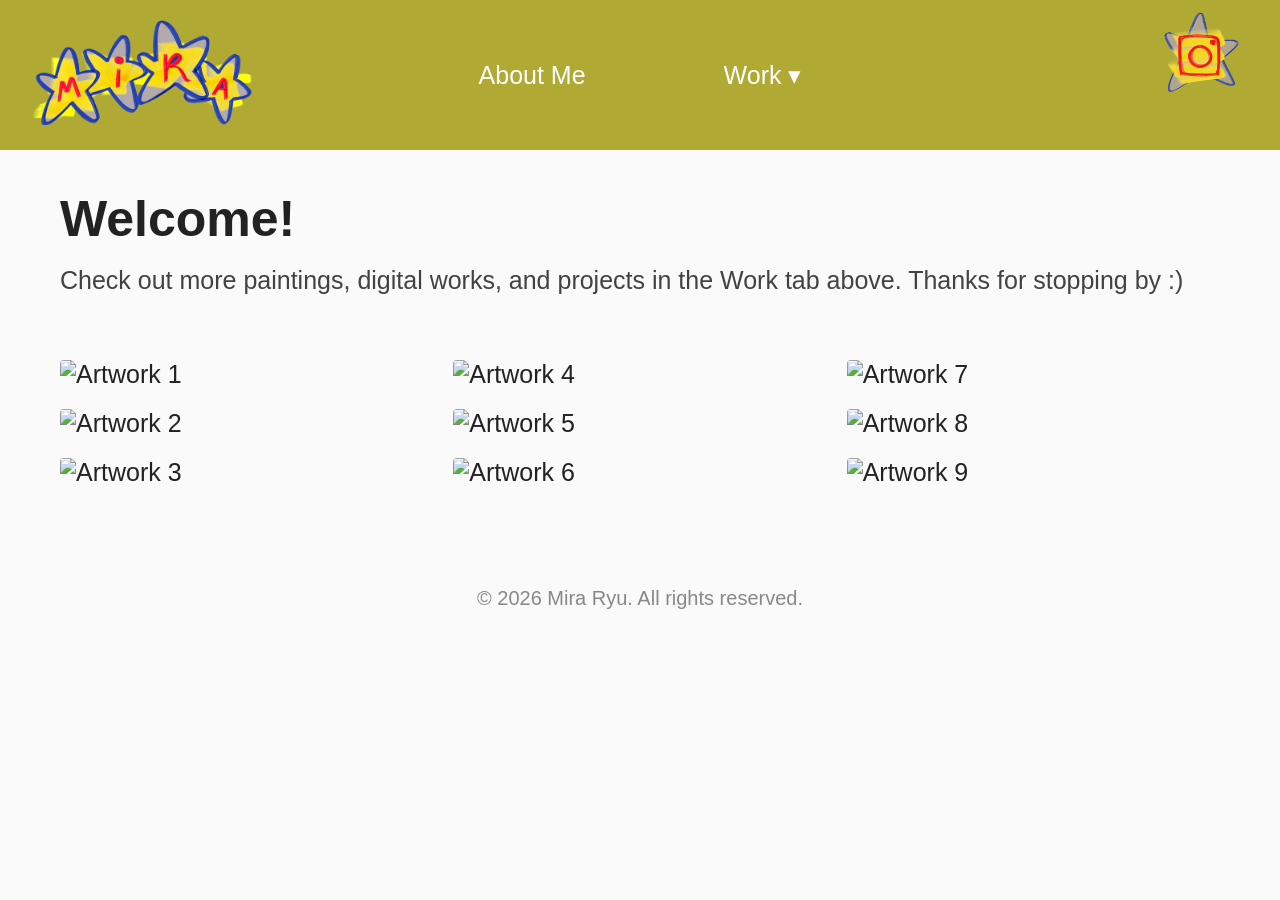
==== index.html @ be1f7fdc "Add files via upload" ====
<!DOCTYPE html>
<html lang="en">
<head>
  <meta charset="UTF-8">
  <meta name="viewport" content="width=device-width, initial-scale=1.0">
  <title>My Art Portfolio</title>
  <link rel="stylesheet" href="style.css">
</head>
<body>

<header>
  <nav class="navbar">
    <a href="index.html" class="logo">
        <img src="name_logo.png" alt="Your Name - Home">
    </a>
    <button class="menu-toggle" id="menu-toggle" aria-label="Toggle menu">☰</button>

    <ul class="nav-links" id="nav-links">
      <li><a href="about.html">About Me</a></li>
      <li class="dropdown">
        <a href="#" class="dropdown-toggle">Work ▾</a>
        <ul class="dropdown-menu">
          <li><a href="paintings.html">Paintings</a></li>
          <li><a href="digital-art.html">Digital Art</a></li>
          <li><a href="projects.html">Projects</a></li>
        </ul>
      </li>
      <li class="mobile-only-link"><a href="https://www.instagram.com/art.yumira" target="_blank">Instagram</a></li>
    </ul>
    <a href="https://www.instagram.com/art.yumira" target="_blank" class="instagram-link">
        <img src="insta_logo.png" alt="Instagram">
    </a>
  </nav>
</header>

   <main>
    <div class="home-intro">
    <h1>Welcome!</h1>
    <p>Check out more paintings, digital works, and projects in the Work tab above. Thanks for stopping by :)</p>
  </div>

  <div class="masonry-grid">

    <div class="art-piece" onclick="openLightbox(0)">
      <img src="paintings/chicago.jpeg" alt="Artwork 1">
    </div>

    <div class="art-piece" onclick="openLightbox(1)">
      <img src="digital_artwork/digital_2.jpg" alt="Artwork 2">
    </div>

    <div class="art-piece" onclick="openLightbox(2)">
      <img src="projects/blocki.jpg" alt="Artwork 3">
    </div>

    <div class="art-piece" onclick="openLightbox(3)">
      <img src="digital_artwork/digital_1.jpg" alt="Artwork 4">
    </div>

    <div class="art-piece" onclick="openLightbox(4)">
      <img src="paintings/michigan.jpeg" alt="Artwork 5">
    </div>

    <div class="art-piece" onclick="openLightbox(5)">
      <img src="digital_artwork/digital_9.jpg" alt="Artwork 6">
    </div>

    <div class="art-piece" onclick="openLightbox(6)">
      <img src="projects/lounge-1.jpeg" alt="Artwork 7">
    </div>

    <div class="art-piece" onclick="openLightbox(7)">
      <img src="paintings/geese.jpeg" alt="Artwork 8">
    </div>

    <div class="art-piece" onclick="openLightbox(8)">
      <img src="paintings/nola.jpeg" alt="Artwork 9">
    </div>

  </div>
</main>

  <footer>
    <p>&copy; 2026 Mira Ryu. All rights reserved.</p>
  </footer>

  <script src="nav.js"></script>
</body>
</html>
---- style.css ----
@font-face {
  font-family: "MyHandwritingFont";
  src: url("fonts/My_handwriting-Regular.ttf") format("truetype");
  font-weight: normal;
  font-style: normal;
}

html, body {
  overflow-x: hidden;
  max-width: 100%;
}

body {
  font-family: "MyHandwritingFont", sans-serif;
  font-size: 25px; /* adjust this number */
  margin: 0;
  padding: 0;
  background-color: #fafafa;
  color: #222;
}

header {
  text-align: center;
  padding: 0px 0px;
}

#gallery {
  max-width: 900px;
  margin: 0 auto;
  padding: 20px;
}

footer {
  text-align: center;
  padding: 20px;
  font-size: 0.8em;
  color: #888;
}

.navbar {
  display: grid;
  grid-template-columns: 1fr auto 1fr;
  align-items: center;
  background-color: #b0aa35;
  padding: 0px 30px;
  height: 150px; /*fixed height */
}

.logo {
  display: flex;
  align-items: center;
}

.logo img {
  height: 150px; /* adjust this to whatever looks right */
  width: auto;
  display: block;
  position: relative;
  top: -8px;
}

.nav-links {
  list-style: none;
  display: flex;
  gap: 130px;
  margin: 0;
  padding: 0;
  justify-self: center;
}

.nav-links > li {
  position: relative;
}

.nav-links a {
  color: #fff;
  text-decoration: none;
  font-size: 1em;
  padding: 8px 4px;
}

.nav-links a:hover {
  color: #ccc;
}

/* Dropdown menu */
.dropdown-menu {
  list-style: none;
  position: absolute;
  top: 100%;
  left: 0px;
  background-color: #7f992f;
  min-width: 160px;
  padding: 0;
  margin: 0;
  border-radius: 4px;
  overflow: hidden;

  /* hidden by default */
  opacity: 0;
  visibility: hidden;
  transform: translateY(-8px);
  transition: all 0.2s ease;
}

.dropdown-menu li a {
  display: block;
  padding: 10px 16px;
}

.dropdown-menu li a:hover {
  background-color: #ffb3de;
}

/* show dropdown on hover */
.dropdown:hover .dropdown-menu {
  opacity: 1;
  visibility: visible;
  transform: translateY(0);
}

.instagram-link {
  justify-self: end;
  display: flex;
  align-items: center;
}

.instagram-link img {
  height: 150px;
  width: auto;
  max-width: 100%;
  display: block;
  opacity: 0.85;
  transition: opacity 0.2s ease;
  top: 15px; /* adjust this number to taste */
}

.instagram-link:hover img {
  opacity: 1;
}

/* Adjustable margins — change these values to test different widths */
:root {
  --page-margin: 60px;   /* space on left/right of the whole page content */
  --column-gap: 40px;    /* space between the text and the photo */
}

.about-page {
  max-width: 1200px;
  margin: 0 auto;
  padding: 40px var(--page-margin);
}

.about-page h1 {
  margin-bottom: 30px;
}

.about-content {
  display: flex;
  gap: var(--column-gap);
  align-items: flex-start;
}

.about-text {
  flex: 2; /* takes up 3/4 of the space */
}

.about-photo {
  flex: 2; /* takes up 1/4 of the space */
}

.about-photo img {
  width: 100%;
  height: auto;
  display: block;
  border-radius: 4px;
}
@media (max-width: 768px) {
  .about-content {
    flex-direction: column;
  }

  .about-text {
    flex: none;
    width: 100%;
  }

  .about-photo {
    flex: none;
    width: 100%;
    max-width: 300px;
    margin: 0 auto; /* centers the photo when stacked */
  }

  .about-page {
    padding: 30px var(--page-margin);
  }
}

.gallery-page {
  max-width: 1200px;
  margin: 0 auto;
  padding: 40px var(--page-margin);
}

.gallery-page h1 {
  margin-bottom: 30px;
}

.art-grid {
  display: grid;
  grid-template-columns: repeat(3, 1fr); /* 3 equal columns */
  gap: 20px;
  align-items: start;
}

.art-piece {
  position: relative;
  overflow: hidden;
  border-radius: 4px;
  cursor: pointer;
}

.art-piece img {
    width: 100%;
  height: auto;
  display: block;
}

.art-overlay {
  position: absolute;
  top: 0;
  left: 0;
  width: 100%;
  height: 100%;
  background: rgba(0, 0, 0, 0.6); /* dims the artwork */
  color: #fff;
  display: flex;
  flex-direction: column;
  justify-content: center;
  align-items: center;
  text-align: center;
  padding: 20px;
  box-sizing: border-box;

  /* hidden by default */
  opacity: 0;
  transition: opacity 0.3s ease;
}

.art-piece:hover .art-overlay {
  opacity: 1;
}

.art-overlay h3 {
  margin: 0 0 8px 0;
}

.art-overlay p {
  margin: 0;
  font-size: 0.9em;
}

.lightbox {
  display: none;
  position: fixed;
  top: 0;
  left: 0;
  width: 100%;
  height: 100%;
  background: rgba(0, 0, 0, 0.9);
  z-index: 1000;
  justify-content: center;
  align-items: center;
  cursor: zoom-out;
}

.lightbox.active {
  display: flex;
}

.lightbox img {
  max-width: 90%;
  max-height: 90%;
  object-fit: contain;
  box-shadow: 0 0 30px rgba(0, 0, 0, 0.5);
}

.lightbox-close {
  position: absolute;
  top: 20px;
  right: 30px;
  color: #fff;
  font-size: 2.5em;
  cursor: pointer;
  line-height: 1;
}

.lightbox-image-wrap {
  position: relative;
  display: flex;
  align-items: center;
  width: fit-content;
}

.lightbox-arrow {
  position: absolute;
  top: 50%;
  transform: translateY(-50%);
  color: #fff;
  font-size: 2em;
  cursor: pointer;
  padding: 10px 15px;
  user-select: none;
  transition: opacity 0.2s ease;
  opacity: 0.7;
  background: rgba(0, 0, 0, 0.3);
  border-radius: 4px;
}

.lightbox-arrow:hover {
  opacity: 1;
}

.lightbox-prev {
  left: 10px;
}

.lightbox-next {
  right: 10px;
}

.lightbox-caption {
  position: absolute;
  bottom: 30px;
  left: 50%;
  transform: translateX(-50%);
  color: #fff;
  text-align: center;
  background: rgba(0, 0, 0, 0.7);
  padding: 12px 24px;
  border-radius: 6px;
  max-width: 80%;
}

.lightbox-caption h3 {
  margin: 0 0 4px 0;
}

.lightbox-caption p {
  margin: 0;
  font-size: 0.9em;
  opacity: 0.8;
}

.lightbox-content-side {
  display: flex;
  align-items: center;
  gap: 30px;
  max-width: 85%;
  max-height: 85%;
}

.lightbox-content-side img {
  max-width: 60vw;
  max-height: 85vh;
  object-fit: contain;
  box-shadow: 0 0 30px rgba(0, 0, 0, 0.5);
}

.lightbox-caption-side {
  color: #fff;
  max-width: 300px;
  background: rgba(255, 255, 255, 0.05);
  padding: 20px;
  border-radius: 6px;
}

.lightbox-caption-side h3 {
  margin: 0 0 10px 0;
  font-size: 1.4em;
}

.lightbox-caption-side p {
  margin: 0;
  line-height: 1.5;
  opacity: 0.85;
}

.lightbox-counter {
  margin-top: 8px !important;
  font-size: 0.8em !important;
  opacity: 0.6;
}

.masonry-grid {
  column-count: 3;
  column-gap: 20px;
  max-width: 1200px;
  margin: 0 auto;
  padding: 40px var(--page-margin);
}

.masonry-grid .art-piece {
  break-inside: avoid; /* prevents a single piece from splitting across columns */
  margin-bottom: 20px;
  position: relative;
  overflow: hidden;
  border-radius: 4px;
  cursor: pointer;
}

.masonry-grid .art-piece img {
  width: 100%;
  height: auto;
  display: block;
}

.home-intro {
  max-width: 1200px;
  margin: 0 auto;
  padding: 40px var(--page-margin) 20px;
}

.home-intro h1 {
  margin: 0 0 12px 0;
}

.home-intro p {
  margin: 0;
  max-width: 1500px;
  line-height: 1.6;
  opacity: 0.85;
}

.menu-toggle {
  display: none;
  background: none;
  border: none;
  color: #fff;
  font-size: 1.8em;
  cursor: pointer;
}

@media (max-width: 768px) {
  .menu-toggle {
    display: block;
    font-size: 2.5em;
    margin-right: 30px; /* adjust this number to taste */
  }

  .nav-links {
    display: none;
    flex-direction: column;
    position: absolute;
    top: 100%;
    left: 0;
    width: 100%;
    background-color: #222;
    padding: 10px 0;
    gap: 0;
  }

  .nav-links.active {
    display: flex;
  }

  .nav-links li {
    width: 100%;
    text-align: center;
  }

  .nav-links a {
    display: block;
    padding: 14px 0;
  }

  .mobile-only-link {
    display: none;
  }

  /* dropdown becomes tap-based, not hover-based, on mobile */
  .dropdown-menu {
    position: static;
    opacity: 1;
    visibility: visible;
    transform: none;
    display: none;
    transition: none;
    background-color: #2c2c2c;
  }

  .dropdown-menu.active {
    display: block;
  }

  .navbar {
    position: relative; /* so the dropdown nav-links can position against it */
    display: flex;
    justify-content: space-between;
    align-items: center;
    width: 100%;
    padding: 10px 12px;
  }

  .logo,
  .instagram-link {
    min-width: 0; /* allows these to shrink instead of forcing overflow */
  }

  .logo img {
    height: auto;
    max-width: 160px; /* cap width instead of setting height */
  }

  

  .instagram-link img {
  width: 24px;
  height: 24px;
  max-width: 24px;
  object-fit: contain;
}
  .instagram-link {
    display: none;
  }
}

@media (max-width: 768px) {
  .masonry-grid {
    column-count: 2;
  }
}

@media (max-width: 480px) {
  .masonry-grid {
    column-count: 1;
  }
}

@media (max-width: 768px) {
  .art-grid {
    grid-template-columns: repeat(2, 1fr);
  }
}

@media (max-width: 480px) {
  .art-grid {
    grid-template-columns: 1fr;
  }
}

@media (max-width: 768px) {
  .lightbox-content-side {
    flex-direction: column;
    max-width: 95%;
    max-height: 90%;
  }

  .lightbox-content-side img {
    max-width: 100%;
    max-height: 60vh;
  }

  .lightbox-caption-side {
    max-width: 100%;
  }
}

@media (max-width: 480px) {
  .lightbox-arrow {
    font-size: 1.5em;
    padding: 8px 10px;
  }
}

@media (max-width: 480px) {
  :root {
    --page-margin: 20px;
  }
}

header {
  position: relative;
  z-index: 100;
}

.mobile-only-link {
  display: none;
}
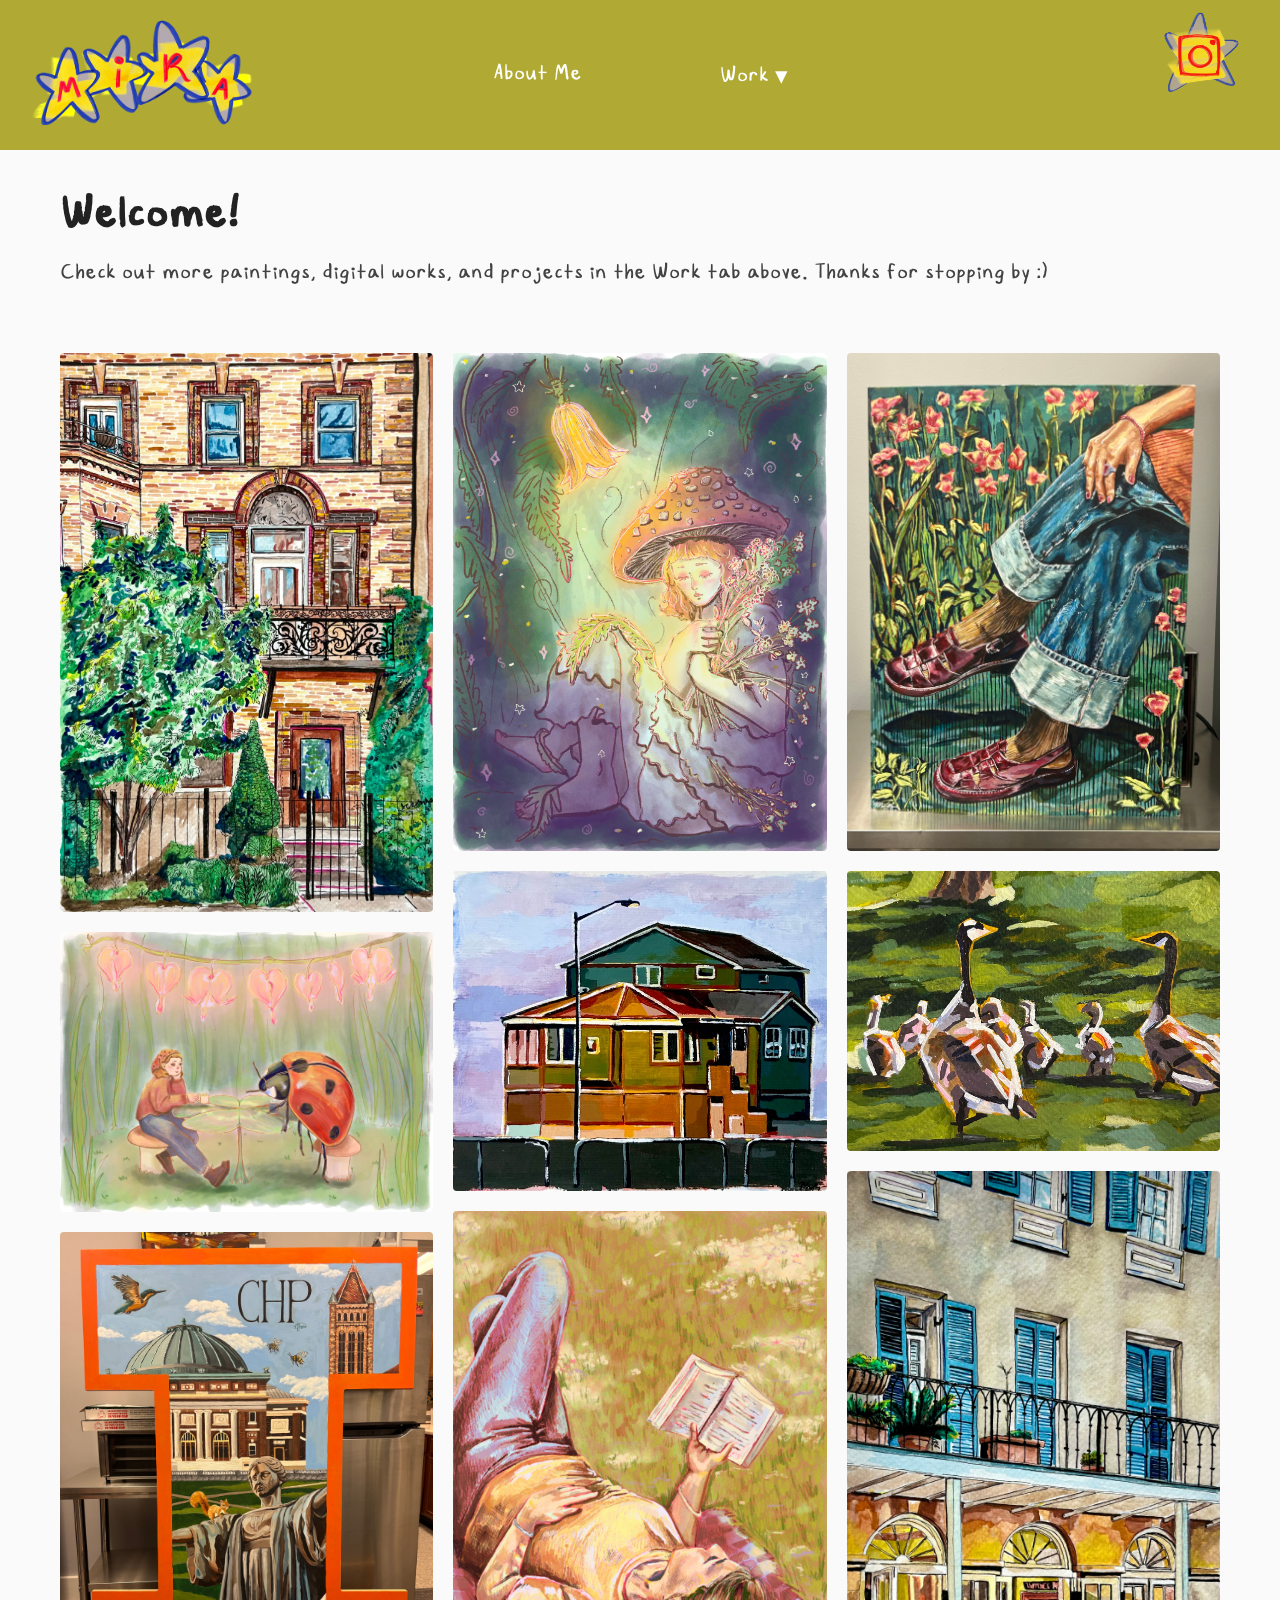
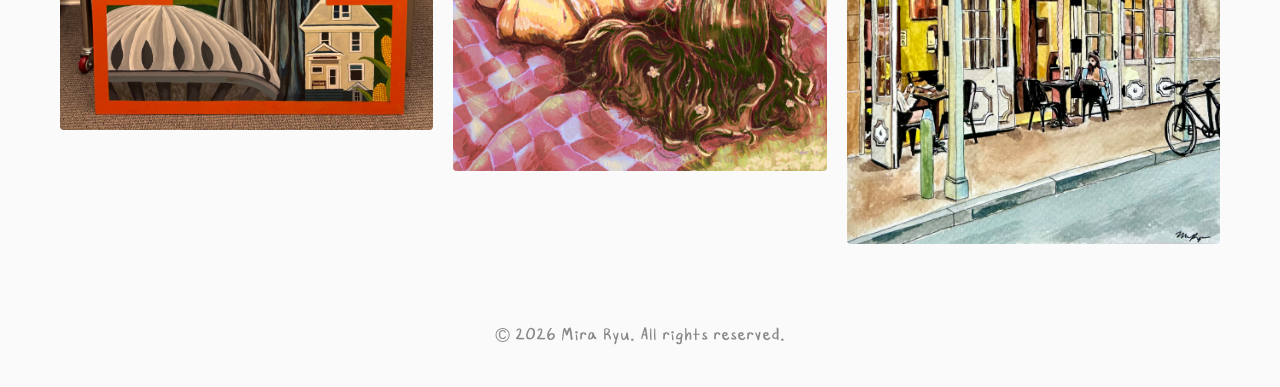
==== commit 2ead6109: "Add files via upload" ====
--- a/index.html
+++ b/index.html
@@ -66,7 +66,7 @@
     </div>
 
     <div class="art-piece" onclick="openLightbox(6)">
-      <img src="projects/lounge-1.jpeg" alt="Artwork 7">
+      <img src="projects/lounge-1.jpg" alt="Artwork 7">
     </div>
 
     <div class="art-piece" onclick="openLightbox(7)">
